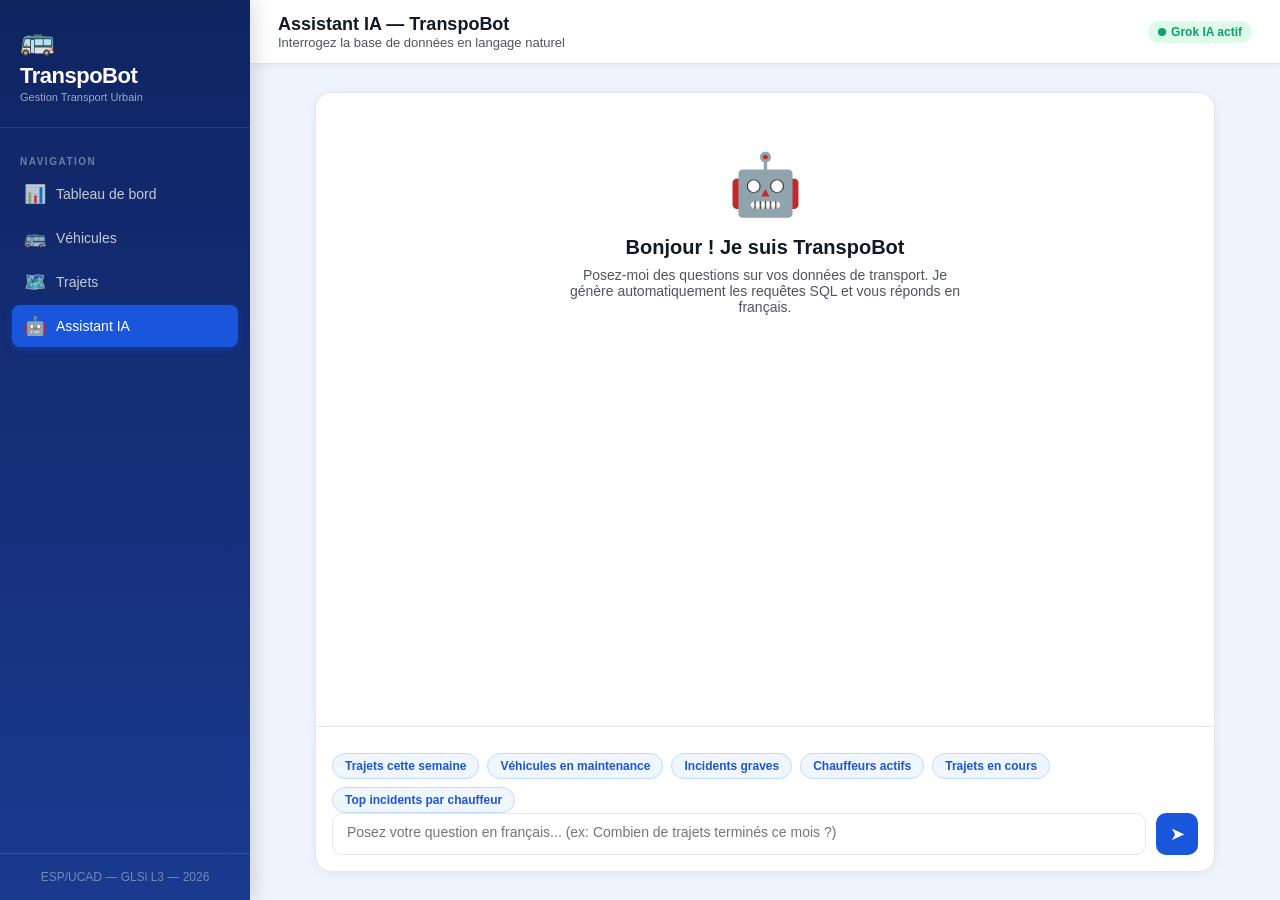
==== static/chat.html @ 335479d9 "Ajout du code source" ====
<!DOCTYPE html>
<html lang="fr">
<head>
  <meta charset="UTF-8">
  <meta name="viewport" content="width=device-width, initial-scale=1.0">
  <title>TranspoBot — Assistant IA</title>
  <link rel="stylesheet" href="/static/style.css">
</head>
<body>
  <aside class="sidebar">
    <div class="sidebar-logo">
      <span class="logo-icon">🚌</span>
      <h1>TranspoBot</h1>
      <p>Gestion Transport Urbain</p>
    </div>
    <nav class="sidebar-nav">
      <div class="nav-section-title">Navigation</div>
      <a href="/"><span class="nav-icon">📊</span> Tableau de bord</a>
      <a href="/vehicules-page"><span class="nav-icon">🚌</span> Véhicules</a>
      <a href="/trajets-page"><span class="nav-icon">🗺️</span> Trajets</a>
      <a href="/chat-page" class="active"><span class="nav-icon">🤖</span> Assistant IA</a>
    </nav>
    <div class="sidebar-footer">ESP/UCAD — GLSi L3 — 2026</div>
  </aside>

  <div class="main">
    <div class="topbar">
      <div class="topbar-title">
        <h2>Assistant IA — TranspoBot</h2>
        <p>Interrogez la base de données en langage naturel</p>
      </div>
      <div class="topbar-right">
        <span class="badge-live">Grok IA actif</span>
      </div>
    </div>

    <div class="content">
      <div class="chat-container">
        <div class="chat-messages" id="chatMessages">
          <div class="welcome-msg">
            <div class="bot-logo">🤖</div>
            <h3>Bonjour ! Je suis TranspoBot</h3>
            <p>Posez-moi des questions sur vos données de transport. Je génère automatiquement les requêtes SQL et vous réponds en français.</p>
          </div>
        </div>

        <div class="chat-input-area">
          <div class="quick-questions">
            <button class="quick-btn" onclick="askQuestion('Combien de trajets cette semaine ?')">Trajets cette semaine</button>
            <button class="quick-btn" onclick="askQuestion('Quels véhicules sont en maintenance ?')">Véhicules en maintenance</button>
            <button class="quick-btn" onclick="askQuestion('Quels sont les incidents graves ?')">Incidents graves</button>
            <button class="quick-btn" onclick="askQuestion('Combien de chauffeurs actifs y a-t-il ?')">Chauffeurs actifs</button>
            <button class="quick-btn" onclick="askQuestion('Quels trajets sont en cours en ce moment ?')">Trajets en cours</button>
            <button class="quick-btn" onclick="askQuestion('Quel chauffeur a eu le plus d\'incidents ?')">Top incidents par chauffeur</button>
          </div>

          <form class="chat-input-form" id="chatForm" onsubmit="sendMessage(event)">
            <textarea
              id="chatInput"
              placeholder="Posez votre question en français... (ex: Combien de trajets terminés ce mois ?)"
              rows="1"
              onkeydown="handleKey(event)"
            ></textarea>
            <button type="submit" class="btn-send" id="sendBtn">➤</button>
          </form>
        </div>
      </div>
    </div>
  </div>

  <script src="/static/app.js"></script>
  <script>
    const messagesEl = document.getElementById('chatMessages');
    const inputEl = document.getElementById('chatInput');
    const sendBtn = document.getElementById('sendBtn');

    function handleKey(e) {
      if (e.key === 'Enter' && !e.shiftKey) {
        e.preventDefault();
        document.getElementById('chatForm').dispatchEvent(new Event('submit'));
      }
    }

    function askQuestion(q) {
      inputEl.value = q;
      document.getElementById('chatForm').dispatchEvent(new Event('submit'));
    }

    function addMessage(role, content) {
      const welcomeMsg = messagesEl.querySelector('.welcome-msg');
      if (welcomeMsg) welcomeMsg.remove();

      const time = new Date().toLocaleTimeString('fr-FR', { hour: '2-digit', minute: '2-digit' });
      const div = document.createElement('div');
      div.className = `message ${role}`;

      if (role === 'user') {
        div.innerHTML = `
          <div class="msg-avatar">U</div>
          <div class="msg-content">
            <div class="msg-bubble">${escapeHtml(content)}</div>
            <div class="msg-time">${time}</div>
          </div>`;
      } else {
        div.innerHTML = `
          <div class="msg-avatar">🤖</div>
          <div class="msg-content" id="bot-${Date.now()}">
            ${content}
          </div>`;
      }

      messagesEl.appendChild(div);
      messagesEl.scrollTop = messagesEl.scrollHeight;
      return div;
    }

    function addBotMessage(answer, sql, results) {
      const time = new Date().toLocaleTimeString('fr-FR', { hour: '2-digit', minute: '2-digit' });
      const welcomeMsg = messagesEl.querySelector('.welcome-msg');
      if (welcomeMsg) welcomeMsg.remove();

      const loadingBubble = messagesEl.querySelector('.loading-bubble');
      if (loadingBubble) loadingBubble.closest('.message').remove();

      let resultsHtml = '';
      if (results && results.length > 0) {
        const keys = Object.keys(results[0]);
        resultsHtml = `
          <div class="results-table-mini">
            <table>
              <thead><tr>${keys.map(k => `<th>${k}</th>`).join('')}</tr></thead>
              <tbody>${results.slice(0, 10).map(row =>
                `<tr>${keys.map(k => `<td>${row[k] !== null && row[k] !== undefined ? row[k] : '—'}</td>`).join('')}</tr>`
              ).join('')}</tbody>
            </table>
            ${results.length > 10 ? `<p style="font-size:12px;color:#9ca3af;margin-top:6px;">... et ${results.length - 10} ligne(s) supplémentaire(s)</p>` : ''}
          </div>`;
      }

      let sqlHtml = '';
      if (sql) {
        sqlHtml = `<div class="sql-block">${escapeHtml(sql)}</div>`;
      }

      const div = document.createElement('div');
      div.className = 'message bot';
      div.innerHTML = `
        <div class="msg-avatar">🤖</div>
        <div class="msg-content">
          <div class="msg-bubble">
            <p>${escapeHtml(answer)}</p>
            ${sqlHtml}
            ${resultsHtml}
          </div>
          <div class="msg-time">${time}</div>
        </div>`;
      messagesEl.appendChild(div);
      messagesEl.scrollTop = messagesEl.scrollHeight;
    }

    function escapeHtml(str) {
      return String(str)
        .replace(/&/g, '&amp;')
        .replace(/</g, '&lt;')
        .replace(/>/g, '&gt;')
        .replace(/"/g, '&quot;');
    }

    async function sendMessage(e) {
      e.preventDefault();
      const question = inputEl.value.trim();
      if (!question) return;

      inputEl.value = '';
      sendBtn.disabled = true;

      addMessage('user', question);

      const loadingDiv = document.createElement('div');
      loadingDiv.className = 'message bot';
      loadingDiv.innerHTML = `
        <div class="msg-avatar">🤖</div>
        <div class="msg-content">
          <div class="msg-bubble loading-bubble">
            <div class="loading" style="padding:4px 0"><div class="spinner"></div> Analyse en cours...</div>
          </div>
        </div>`;
      messagesEl.appendChild(loadingDiv);
      messagesEl.scrollTop = messagesEl.scrollHeight;

      try {
        const res = await fetch('/chat', {
          method: 'POST',
          headers: { 'Content-Type': 'application/json' },
          body: JSON.stringify({ question })
        });
        const data = await res.json();
        loadingDiv.remove();
        addBotMessage(data.answer, data.sql, data.results);
      } catch (err) {
        loadingDiv.remove();
        addBotMessage('Erreur de connexion au serveur. Veuillez réessayer.', null, null);
      } finally {
        sendBtn.disabled = false;
        inputEl.focus();
      }
    }
  </script>
</body>
</html>
---- static/style.css ----
:root {
  --primary: #1a56db;
  --primary-dark: #1e429f;
  --secondary: #16bdca;
  --accent: #ff5a1f;
  --success: #0e9f6e;
  --warning: #c27803;
  --danger: #f05252;
  --dark: #111928;
  --gray-800: #1f2a37;
  --gray-700: #374151;
  --gray-600: #4b5563;
  --gray-400: #9ca3af;
  --gray-200: #e5e7eb;
  --gray-100: #f3f4f6;
  --white: #ffffff;
  --sidebar-width: 250px;
  --header-height: 64px;
}

* { box-sizing: border-box; margin: 0; padding: 0; }

body {
  font-family: 'Inter', 'Segoe UI', sans-serif;
  background: #f0f4ff;
  color: var(--dark);
  display: flex;
  min-height: 100vh;
}

/* SIDEBAR */
.sidebar {
  width: var(--sidebar-width);
  background: linear-gradient(180deg, #0f2461 0%, #1a3a8f 100%);
  color: white;
  display: flex;
  flex-direction: column;
  position: fixed;
  top: 0; left: 0; bottom: 0;
  z-index: 100;
  box-shadow: 4px 0 20px rgba(0,0,0,0.15);
}

.sidebar-logo {
  padding: 24px 20px;
  border-bottom: 1px solid rgba(255,255,255,0.1);
}

.sidebar-logo h1 {
  font-size: 22px;
  font-weight: 800;
  letter-spacing: -0.5px;
  color: white;
}

.sidebar-logo .logo-icon {
  font-size: 28px;
  margin-bottom: 6px;
  display: block;
}

.sidebar-logo p {
  font-size: 11px;
  color: rgba(255,255,255,0.6);
  margin-top: 2px;
}

.sidebar-nav {
  flex: 1;
  padding: 16px 12px;
  overflow-y: auto;
}

.nav-section-title {
  font-size: 10px;
  font-weight: 700;
  text-transform: uppercase;
  letter-spacing: 1.5px;
  color: rgba(255,255,255,0.4);
  padding: 12px 8px 6px;
}

.sidebar-nav a {
  display: flex;
  align-items: center;
  gap: 10px;
  padding: 10px 12px;
  color: rgba(255,255,255,0.75);
  text-decoration: none;
  border-radius: 8px;
  font-size: 14px;
  font-weight: 500;
  transition: all 0.2s;
  margin-bottom: 2px;
}

.sidebar-nav a:hover, .sidebar-nav a.active {
  background: rgba(255,255,255,0.15);
  color: white;
}

.sidebar-nav a.active {
  background: var(--primary);
  box-shadow: 0 2px 8px rgba(26,86,219,0.4);
}

.sidebar-nav .nav-icon { font-size: 18px; width: 22px; text-align: center; }

.sidebar-footer {
  padding: 16px;
  border-top: 1px solid rgba(255,255,255,0.1);
  font-size: 12px;
  color: rgba(255,255,255,0.4);
  text-align: center;
}

/* MAIN CONTENT */
.main {
  margin-left: var(--sidebar-width);
  flex: 1;
  display: flex;
  flex-direction: column;
  min-height: 100vh;
}

.topbar {
  height: var(--header-height);
  background: white;
  border-bottom: 1px solid var(--gray-200);
  display: flex;
  align-items: center;
  justify-content: space-between;
  padding: 0 28px;
  box-shadow: 0 1px 8px rgba(0,0,0,0.06);
  position: sticky;
  top: 0;
  z-index: 50;
}

.topbar-title h2 {
  font-size: 18px;
  font-weight: 700;
  color: var(--dark);
}

.topbar-title p { font-size: 13px; color: var(--gray-600); }

.topbar-right { display: flex; align-items: center; gap: 12px; }

.badge-live {
  background: #dcfce7;
  color: var(--success);
  padding: 4px 10px;
  border-radius: 20px;
  font-size: 12px;
  font-weight: 600;
  display: flex;
  align-items: center;
  gap: 5px;
}

.badge-live::before {
  content: '';
  width: 8px; height: 8px;
  background: var(--success);
  border-radius: 50%;
  animation: pulse 1.5s infinite;
}

@keyframes pulse {
  0%, 100% { opacity: 1; }
  50% { opacity: 0.4; }
}

.content { padding: 28px; flex: 1; }

/* KPI CARDS */
.kpi-grid {
  display: grid;
  grid-template-columns: repeat(auto-fill, minmax(220px, 1fr));
  gap: 20px;
  margin-bottom: 28px;
}

.kpi-card {
  background: white;
  border-radius: 16px;
  padding: 22px;
  box-shadow: 0 2px 12px rgba(0,0,0,0.06);
  border: 1px solid var(--gray-200);
  transition: transform 0.2s, box-shadow 0.2s;
  position: relative;
  overflow: hidden;
}

.kpi-card:hover {
  transform: translateY(-3px);
  box-shadow: 0 8px 24px rgba(0,0,0,0.1);
}

.kpi-card::before {
  content: '';
  position: absolute;
  top: 0; left: 0; right: 0;
  height: 4px;
  background: var(--card-color, var(--primary));
  border-radius: 16px 16px 0 0;
}

.kpi-card.blue { --card-color: #1a56db; }
.kpi-card.green { --card-color: #0e9f6e; }
.kpi-card.orange { --card-color: #ff5a1f; }
.kpi-card.purple { --card-color: #7e3af2; }
.kpi-card.red { --card-color: #f05252; }
.kpi-card.teal { --card-color: #16bdca; }

.kpi-icon {
  font-size: 28px;
  width: 52px; height: 52px;
  border-radius: 12px;
  display: flex;
  align-items: center;
  justify-content: center;
  margin-bottom: 14px;
  background: var(--icon-bg, #eff6ff);
}

.kpi-card.blue .kpi-icon { background: #eff6ff; }
.kpi-card.green .kpi-icon { background: #f0fdf4; }
.kpi-card.orange .kpi-icon { background: #fff7ed; }
.kpi-card.purple .kpi-icon { background: #f5f3ff; }
.kpi-card.red .kpi-icon { background: #fef2f2; }
.kpi-card.teal .kpi-icon { background: #f0fdfa; }

.kpi-value {
  font-size: 32px;
  font-weight: 800;
  color: var(--dark);
  line-height: 1;
  margin-bottom: 4px;
}

.kpi-label {
  font-size: 13px;
  color: var(--gray-600);
  font-weight: 500;
}

/* TABLES */
.card {
  background: white;
  border-radius: 16px;
  padding: 24px;
  box-shadow: 0 2px 12px rgba(0,0,0,0.06);
  border: 1px solid var(--gray-200);
  margin-bottom: 24px;
}

.card-header {
  display: flex;
  align-items: center;
  justify-content: space-between;
  margin-bottom: 20px;
}

.card-header h3 {
  font-size: 16px;
  font-weight: 700;
  color: var(--dark);
}

.card-header p { font-size: 13px; color: var(--gray-600); margin-top: 2px; }

.table-container { overflow-x: auto; }

table { width: 100%; border-collapse: collapse; }

thead th {
  padding: 10px 14px;
  text-align: left;
  font-size: 12px;
  font-weight: 700;
  text-transform: uppercase;
  letter-spacing: 0.8px;
  color: var(--gray-600);
  background: var(--gray-100);
  border-bottom: 2px solid var(--gray-200);
}

thead th:first-child { border-radius: 8px 0 0 8px; }
thead th:last-child { border-radius: 0 8px 8px 0; }

tbody tr {
  border-bottom: 1px solid var(--gray-100);
  transition: background 0.15s;
}

tbody tr:hover { background: #f8faff; }
tbody tr:last-child { border-bottom: none; }

td { padding: 12px 14px; font-size: 14px; color: var(--dark); vertical-align: middle; }

/* BADGES / STATUS */
.badge {
  padding: 4px 10px;
  border-radius: 20px;
  font-size: 12px;
  font-weight: 600;
  display: inline-block;
}

.badge-success { background: #dcfce7; color: #065f46; }
.badge-warning { background: #fef3c7; color: #92400e; }
.badge-danger { background: #fee2e2; color: #991b1b; }
.badge-info { background: #dbeafe; color: #1e40af; }
.badge-secondary { background: var(--gray-200); color: var(--gray-700); }

/* FILTERS */
.filters {
  display: flex;
  gap: 12px;
  align-items: center;
  margin-bottom: 20px;
  flex-wrap: wrap;
}

.filter-group { display: flex; align-items: center; gap: 8px; }

.filter-group label { font-size: 13px; font-weight: 600; color: var(--gray-700); }

select, input[type="text"] {
  padding: 8px 12px;
  border: 1.5px solid var(--gray-200);
  border-radius: 8px;
  font-size: 14px;
  background: white;
  color: var(--dark);
  outline: none;
  transition: border-color 0.2s;
}

select:focus, input[type="text"]:focus { border-color: var(--primary); }

.btn {
  padding: 8px 16px;
  border: none;
  border-radius: 8px;
  font-size: 14px;
  font-weight: 600;
  cursor: pointer;
  transition: all 0.2s;
  display: inline-flex;
  align-items: center;
  gap: 6px;
}

.btn-primary { background: var(--primary); color: white; }
.btn-primary:hover { background: var(--primary-dark); }
.btn-secondary { background: var(--gray-100); color: var(--gray-700); border: 1.5px solid var(--gray-200); }
.btn-secondary:hover { background: var(--gray-200); }

/* LOADING */
.loading {
  display: flex;
  align-items: center;
  justify-content: center;
  padding: 40px;
  color: var(--gray-400);
  font-size: 14px;
  gap: 10px;
}

.spinner {
  width: 24px; height: 24px;
  border: 3px solid var(--gray-200);
  border-top-color: var(--primary);
  border-radius: 50%;
  animation: spin 0.8s linear infinite;
}

@keyframes spin { to { transform: rotate(360deg); } }

/* CHAT */
.chat-container {
  display: flex;
  flex-direction: column;
  height: calc(100vh - var(--header-height) - 56px);
  max-width: 900px;
  margin: 0 auto;
}

.chat-messages {
  flex: 1;
  overflow-y: auto;
  padding: 16px;
  display: flex;
  flex-direction: column;
  gap: 16px;
  background: white;
  border-radius: 16px 16px 0 0;
  border: 1px solid var(--gray-200);
  border-bottom: none;
  box-shadow: 0 2px 12px rgba(0,0,0,0.06);
}

.message {
  display: flex;
  gap: 12px;
  max-width: 85%;
  animation: fadeIn 0.3s ease;
}

@keyframes fadeIn { from { opacity: 0; transform: translateY(8px); } to { opacity: 1; transform: translateY(0); } }

.message.user { align-self: flex-end; flex-direction: row-reverse; }

.msg-avatar {
  width: 36px; height: 36px;
  border-radius: 50%;
  display: flex;
  align-items: center;
  justify-content: center;
  font-size: 18px;
  flex-shrink: 0;
}

.user .msg-avatar { background: var(--primary); color: white; font-size: 14px; font-weight: 700; }
.bot .msg-avatar { background: linear-gradient(135deg, #1a56db, #16bdca); color: white; }

.msg-content { flex: 1; }

.msg-bubble {
  padding: 12px 16px;
  border-radius: 16px;
  font-size: 14px;
  line-height: 1.6;
}

.user .msg-bubble {
  background: var(--primary);
  color: white;
  border-radius: 16px 4px 16px 16px;
}

.bot .msg-bubble {
  background: var(--gray-100);
  color: var(--dark);
  border-radius: 4px 16px 16px 16px;
}

.msg-time { font-size: 11px; color: var(--gray-400); margin-top: 4px; }

.sql-block {
  background: #1e2a3a;
  color: #a8e6cf;
  padding: 12px 14px;
  border-radius: 8px;
  font-family: 'Fira Code', monospace;
  font-size: 12px;
  margin-top: 8px;
  overflow-x: auto;
  white-space: pre-wrap;
}

.results-table-mini {
  margin-top: 10px;
  overflow-x: auto;
}

.results-table-mini table { font-size: 12px; }
.results-table-mini th, .results-table-mini td { padding: 6px 10px; }

.chat-input-area {
  background: white;
  border: 1px solid var(--gray-200);
  border-radius: 0 0 16px 16px;
  padding: 16px;
  box-shadow: 0 2px 12px rgba(0,0,0,0.06);
}

.chat-input-form { display: flex; gap: 10px; align-items: flex-end; }

.chat-input-form textarea {
  flex: 1;
  resize: none;
  border: 1.5px solid var(--gray-200);
  border-radius: 10px;
  padding: 10px 14px;
  font-size: 14px;
  font-family: inherit;
  outline: none;
  max-height: 120px;
  min-height: 42px;
  transition: border-color 0.2s;
}

.chat-input-form textarea:focus { border-color: var(--primary); }

.btn-send {
  background: var(--primary);
  color: white;
  border: none;
  border-radius: 10px;
  width: 42px; height: 42px;
  display: flex;
  align-items: center;
  justify-content: center;
  cursor: pointer;
  font-size: 18px;
  transition: background 0.2s;
  flex-shrink: 0;
}

.btn-send:hover { background: var(--primary-dark); }
.btn-send:disabled { background: var(--gray-400); cursor: not-allowed; }

.quick-questions {
  display: flex;
  gap: 8px;
  flex-wrap: wrap;
  margin-top: 10px;
}

.quick-btn {
  background: #eff6ff;
  color: var(--primary);
  border: 1.5px solid #bfdbfe;
  border-radius: 20px;
  padding: 5px 12px;
  font-size: 12px;
  font-weight: 600;
  cursor: pointer;
  transition: all 0.2s;
}

.quick-btn:hover { background: var(--primary); color: white; border-color: var(--primary); }

/* WELCOME MSG */
.welcome-msg {
  text-align: center;
  padding: 40px 20px;
  color: var(--gray-600);
}

.welcome-msg .bot-logo {
  font-size: 60px;
  margin-bottom: 16px;
}

.welcome-msg h3 {
  font-size: 20px;
  font-weight: 700;
  color: var(--dark);
  margin-bottom: 8px;
}

.welcome-msg p { font-size: 14px; max-width: 400px; margin: 0 auto; }

/* GRAVITE COLORS */
.gravite-faible { color: var(--success); }
.gravite-moyen { color: var(--warning); }
.gravite-grave { color: var(--danger); }

/* RESPONSIVE */
@media (max-width: 768px) {
  .sidebar { transform: translateX(-100%); }
  .main { margin-left: 0; }
  .kpi-grid { grid-template-columns: repeat(2, 1fr); }
  .content { padding: 16px; }
}

.empty-state {
  text-align: center;
  padding: 40px;
  color: var(--gray-400);
  font-size: 14px;
}
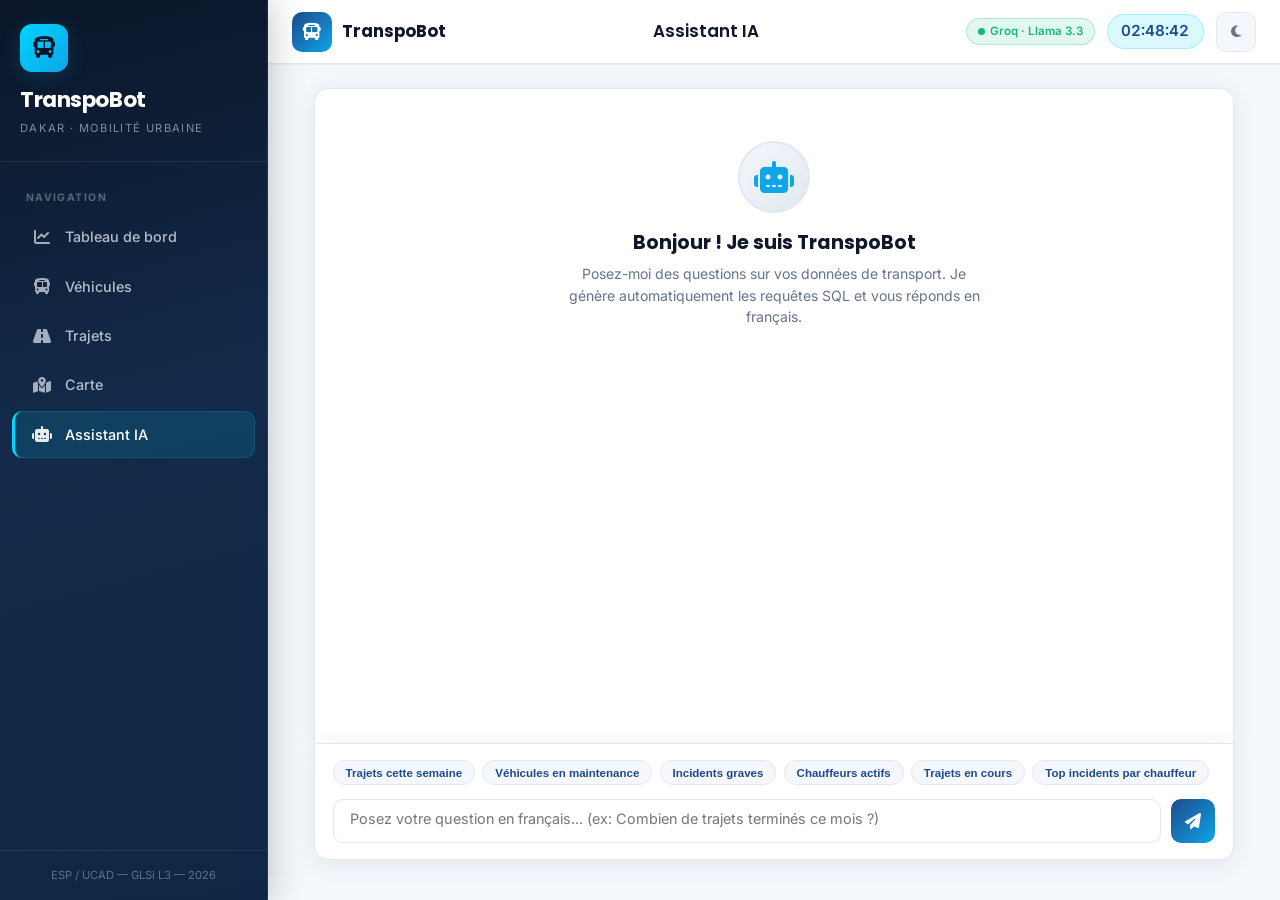
==== commit c52afc11: "Ajout de la bonne version du projet" ====
--- a/static/chat.html
+++ b/static/chat.html
@@ -4,41 +4,51 @@
   <meta charset="UTF-8">
   <meta name="viewport" content="width=device-width, initial-scale=1.0">
   <title>TranspoBot — Assistant IA</title>
+  <link rel="stylesheet" href="https://cdnjs.cloudflare.com/ajax/libs/font-awesome/6.5.1/css/all.min.css" crossorigin="anonymous" referrerpolicy="no-referrer">
   <link rel="stylesheet" href="/static/style.css">
 </head>
-<body>
-  <aside class="sidebar">
+<body class="chat-page">
+  <button type="button" class="sidebar-toggle" id="sidebarToggle" aria-label="Ouvrir le menu" aria-expanded="false" title="Menu">
+    <i class="fa-solid fa-bars"></i>
+  </button>
+  <div class="layout-overlay" id="sidebarOverlay" aria-hidden="true"></div>
+
+  <aside class="sidebar" id="sidebar">
     <div class="sidebar-logo">
-      <span class="logo-icon">🚌</span>
+      <div class="logo-mark" aria-hidden="true"><i class="fa-solid fa-bus"></i></div>
       <h1>TranspoBot</h1>
-      <p>Gestion Transport Urbain</p>
+      <p>Dakar · Mobilité urbaine</p>
     </div>
     <nav class="sidebar-nav">
       <div class="nav-section-title">Navigation</div>
-      <a href="/"><span class="nav-icon">📊</span> Tableau de bord</a>
-      <a href="/vehicules-page"><span class="nav-icon">🚌</span> Véhicules</a>
-      <a href="/trajets-page"><span class="nav-icon">🗺️</span> Trajets</a>
-      <a href="/chat-page" class="active"><span class="nav-icon">🤖</span> Assistant IA</a>
+      <a href="/"><span class="nav-icon"><i class="fa-solid fa-chart-line"></i></span> Tableau de bord</a>
+      <a href="/vehicules-page"><span class="nav-icon"><i class="fa-solid fa-bus"></i></span> Véhicules</a>
+      <a href="/trajets-page"><span class="nav-icon"><i class="fa-solid fa-road"></i></span> Trajets</a>
+      <a href="/map-page"><span class="nav-icon"><i class="fa-solid fa-map-location-dot"></i></span> Carte</a>
+      <a href="/chat-page" class="active"><span class="nav-icon"><i class="fa-solid fa-robot"></i></span> Assistant IA</a>
     </nav>
-    <div class="sidebar-footer">ESP/UCAD — GLSi L3 — 2026</div>
+    <div class="sidebar-footer">ESP / UCAD — GLSi L3 — 2026</div>
   </aside>
 
   <div class="main">
-    <div class="topbar">
-      <div class="topbar-title">
-        <h2>Assistant IA — TranspoBot</h2>
-        <p>Interrogez la base de données en langage naturel</p>
+    <header class="app-navbar">
+      <div class="navbar-brand">
+        <span class="navbar-logo" aria-hidden="true"><i class="fa-solid fa-bus"></i></span>
+        <span class="brand-text">TranspoBot</span>
       </div>
-      <div class="topbar-right">
-        <span class="badge-live">Grok IA actif</span>
+      <h1 class="page-heading">Assistant IA</h1>
+      <div class="navbar-right">
+        <span class="badge-live">Groq · Llama&nbsp;3.3</span>
+        <time id="liveClock" class="live-clock" datetime="">--:--:--</time>
+        <button type="button" class="theme-toggle" id="themeToggle" title="Thème clair / sombre"><i class="fa-solid fa-moon"></i></button>
       </div>
-    </div>
+    </header>
 
     <div class="content">
       <div class="chat-container">
         <div class="chat-messages" id="chatMessages">
-          <div class="welcome-msg">
-            <div class="bot-logo">🤖</div>
+          <div class="welcome-msg" id="welcomeMsg">
+            <div class="bot-logo" aria-hidden="true"><i class="fa-solid fa-robot"></i></div>
             <h3>Bonjour ! Je suis TranspoBot</h3>
             <p>Posez-moi des questions sur vos données de transport. Je génère automatiquement les requêtes SQL et vous réponds en français.</p>
           </div>
@@ -46,12 +56,12 @@
 
         <div class="chat-input-area">
           <div class="quick-questions">
-            <button class="quick-btn" onclick="askQuestion('Combien de trajets cette semaine ?')">Trajets cette semaine</button>
-            <button class="quick-btn" onclick="askQuestion('Quels véhicules sont en maintenance ?')">Véhicules en maintenance</button>
-            <button class="quick-btn" onclick="askQuestion('Quels sont les incidents graves ?')">Incidents graves</button>
-            <button class="quick-btn" onclick="askQuestion('Combien de chauffeurs actifs y a-t-il ?')">Chauffeurs actifs</button>
-            <button class="quick-btn" onclick="askQuestion('Quels trajets sont en cours en ce moment ?')">Trajets en cours</button>
-            <button class="quick-btn" onclick="askQuestion('Quel chauffeur a eu le plus d\'incidents ?')">Top incidents par chauffeur</button>
+            <button type="button" class="quick-btn" title="Envoyer cette question" onclick="askQuestion('Combien de trajets cette semaine ?')">Trajets cette semaine</button>
+            <button type="button" class="quick-btn" title="Envoyer cette question" onclick="askQuestion('Quels véhicules sont en maintenance ?')">Véhicules en maintenance</button>
+            <button type="button" class="quick-btn" title="Envoyer cette question" onclick="askQuestion('Quels sont les incidents graves ?')">Incidents graves</button>
+            <button type="button" class="quick-btn" title="Envoyer cette question" onclick="askQuestion('Combien de chauffeurs actifs y a-t-il ?')">Chauffeurs actifs</button>
+            <button type="button" class="quick-btn" title="Envoyer cette question" onclick="askQuestion('Quels trajets sont en cours en ce moment ?')">Trajets en cours</button>
+            <button type="button" class="quick-btn" title="Envoyer cette question" onclick="askQuestion('Quel chauffeur a eu le plus d\'incidents ?')">Top incidents par chauffeur</button>
           </div>
 
           <form class="chat-input-form" id="chatForm" onsubmit="sendMessage(event)">
@@ -61,7 +71,9 @@
               rows="1"
               onkeydown="handleKey(event)"
             ></textarea>
-            <button type="submit" class="btn-send" id="sendBtn">➤</button>
+            <button type="submit" class="btn-send" id="sendBtn" title="Envoyer le message" aria-label="Envoyer">
+              <i class="fa-solid fa-paper-plane"></i>
+            </button>
           </form>
         </div>
       </div>
@@ -87,7 +99,7 @@
     }
 
     function addMessage(role, content) {
-      const welcomeMsg = messagesEl.querySelector('.welcome-msg');
+      const welcomeMsg = document.getElementById('welcomeMsg');
       if (welcomeMsg) welcomeMsg.remove();
 
       const time = new Date().toLocaleTimeString('fr-FR', { hour: '2-digit', minute: '2-digit' });
@@ -96,14 +108,14 @@
 
       if (role === 'user') {
         div.innerHTML = `
-          <div class="msg-avatar">U</div>
+          <div class="msg-avatar" title="Vous"><i class="fa-solid fa-user"></i></div>
           <div class="msg-content">
             <div class="msg-bubble">${escapeHtml(content)}</div>
             <div class="msg-time">${time}</div>
           </div>`;
       } else {
         div.innerHTML = `
-          <div class="msg-avatar">🤖</div>
+          <div class="msg-avatar" title="TranspoBot"><i class="fa-solid fa-robot"></i></div>
           <div class="msg-content" id="bot-${Date.now()}">
             ${content}
           </div>`;
@@ -116,10 +128,10 @@
 
     function addBotMessage(answer, sql, results) {
       const time = new Date().toLocaleTimeString('fr-FR', { hour: '2-digit', minute: '2-digit' });
-      const welcomeMsg = messagesEl.querySelector('.welcome-msg');
+      const welcomeMsg = document.getElementById('welcomeMsg');
       if (welcomeMsg) welcomeMsg.remove();
 
-      const loadingBubble = messagesEl.querySelector('.loading-bubble');
+      const loadingBubble = messagesEl.querySelector('.typing-row');
       if (loadingBubble) loadingBubble.closest('.message').remove();
 
       let resultsHtml = '';
@@ -127,30 +139,44 @@
         const keys = Object.keys(results[0]);
         resultsHtml = `
           <div class="results-table-mini">
+            <p class="chat-detail-caption">Extrait des données (tableau)</p>
             <table>
-              <thead><tr>${keys.map(k => `<th>${k}</th>`).join('')}</tr></thead>
+              <thead><tr>${keys.map(k => `<th>${escapeHtml(k)}</th>`).join('')}</tr></thead>
               <tbody>${results.slice(0, 10).map(row =>
-                `<tr>${keys.map(k => `<td>${row[k] !== null && row[k] !== undefined ? row[k] : '—'}</td>`).join('')}</tr>`
+                `<tr>${keys.map(k => `<td>${row[k] !== null && row[k] !== undefined ? escapeHtml(String(row[k])) : '—'}</td>`).join('')}</tr>`
               ).join('')}</tbody>
             </table>
-            ${results.length > 10 ? `<p style="font-size:12px;color:#9ca3af;margin-top:6px;">... et ${results.length - 10} ligne(s) supplémentaire(s)</p>` : ''}
+            ${results.length > 10 ? `<p style="font-size:12px;color:var(--text-muted);margin-top:6px;">... et ${results.length - 10} ligne(s) supplémentaire(s)</p>` : ''}
           </div>`;
+      } else if (Array.isArray(results) && results.length === 0 && sql) {
+        resultsHtml = `<p class="results-empty-hint">Aucune ligne retournée pour cette requête.</p>`;
       }
 
       let sqlHtml = '';
       if (sql) {
-        sqlHtml = `<div class="sql-block">${escapeHtml(sql)}</div>`;
+        sqlHtml = `<p class="chat-detail-caption chat-detail-caption--sql">Requête exécutée (technique)</p><div class="sql-block">${escapeHtml(sql)}</div>`;
+      }
+
+      let detailsBlock = '';
+      if (sql) {
+        detailsBlock = `
+          <details class="chat-sql-details">
+            <summary><i class="fa-solid fa-table" aria-hidden="true"></i> Détails optionnels (tableau &amp; SQL)</summary>
+            <div class="chat-sql-body">
+              ${resultsHtml}
+              ${sqlHtml}
+            </div>
+          </details>`;
       }
 
       const div = document.createElement('div');
       div.className = 'message bot';
       div.innerHTML = `
-        <div class="msg-avatar">🤖</div>
+        <div class="msg-avatar" title="TranspoBot"><i class="fa-solid fa-robot"></i></div>
         <div class="msg-content">
           <div class="msg-bubble">
-            <p>${escapeHtml(answer)}</p>
-            ${sqlHtml}
-            ${resultsHtml}
+            <div class="msg-answer-text">${escapeHtml(answer).replace(/\n/g, '<br>')}</div>
+            ${detailsBlock}
           </div>
           <div class="msg-time">${time}</div>
         </div>`;
@@ -177,12 +203,14 @@
       addMessage('user', question);
 
       const loadingDiv = document.createElement('div');
-      loadingDiv.className = 'message bot';
+      loadingDiv.className = 'message bot typing-row';
       loadingDiv.innerHTML = `
-        <div class="msg-avatar">🤖</div>
+        <div class="msg-avatar" title="TranspoBot"><i class="fa-solid fa-robot"></i></div>
         <div class="msg-content">
-          <div class="msg-bubble loading-bubble">
-            <div class="loading" style="padding:4px 0"><div class="spinner"></div> Analyse en cours...</div>
+          <div class="msg-bubble">
+            <div class="typing-indicator" aria-label="L'assistant rédige une réponse">
+              <span></span><span></span><span></span>
+            </div>
           </div>
         </div>`;
       messagesEl.appendChild(loadingDiv);
--- a/static/style.css
+++ b/static/style.css
@@ -1,577 +1,1528 @@
+/* TranspoBot — ESP/UCAD GLSi L3 2026 */
+@import url('https://fonts.googleapis.com/css2?family=Inter:wght@400;500;600;700;800&family=Poppins:wght@600;700&display=swap');
+
 :root {
-  --primary: #1a56db;
-  --primary-dark: #1e429f;
-  --secondary: #16bdca;
-  --accent: #ff5a1f;
-  --success: #0e9f6e;
-  --warning: #c27803;
-  --danger: #f05252;
-  --dark: #111928;
-  --gray-800: #1f2a37;
-  --gray-700: #374151;
-  --gray-600: #4b5563;
-  --gray-400: #9ca3af;
-  --gray-200: #e5e7eb;
-  --gray-100: #f3f4f6;
-  --white: #ffffff;
-  --sidebar-width: 250px;
-  --header-height: 64px;
-}
-
-* { box-sizing: border-box; margin: 0; padding: 0; }
+  --font-sans: 'Inter', system-ui, sans-serif;
+  --font-display: 'Poppins', var(--font-sans);
+  --electric: #00d4ff;
+  --electric-dim: rgba(0, 212, 255, 0.15);
+  --primary: #1e4a8c;
+  --primary-dark: #0f2d5c;
+  --primary-light: #2d6bc4;
+  --secondary: #0ea5e9;
+  --accent: #f59e0b;
+  --success: #10b981;
+  --warning: #f59e0b;
+  --danger: #ef4444;
+  --sidebar-bg: linear-gradient(165deg, #0a1628 0%, #132a4a 45%, #0f2744 100%);
+  --sidebar-border: rgba(255, 255, 255, 0.08);
+  --surface: #ffffff;
+  --surface-2: #f4f7fc;
+  --surface-elevated: #ffffff;
+  --text: #0f172a;
+  --text-muted: #64748b;
+  --border: #e2e8f0;
+  --shadow: 0 4px 24px rgba(15, 23, 42, 0.08);
+  --shadow-lg: 0 12px 40px rgba(15, 23, 42, 0.12);
+  --sidebar-width: 268px;
+  --navbar-height: 64px;
+  --radius: 14px;
+  --radius-sm: 10px;
+  --transition: 300ms ease-in-out;
+  --transition-fast: 220ms ease-in-out;
+}
+
+html.theme-dark {
+  --surface: #0f172a;
+  --surface-2: #1e293b;
+  --surface-elevated: #1e293b;
+  --text: #f1f5f9;
+  --text-muted: #94a3b8;
+  --border: #334155;
+  --shadow: 0 4px 24px rgba(0, 0, 0, 0.35);
+  --shadow-lg: 0 12px 40px rgba(0, 0, 0, 0.45);
+}
+
+html {
+  scroll-behavior: smooth;
+}
+
+*,
+*::before,
+*::after {
+  box-sizing: border-box;
+  margin: 0;
+  padding: 0;
+}
+
+@keyframes pageFadeIn {
+  from {
+    opacity: 0;
+  }
+  to {
+    opacity: 1;
+  }
+}
 
 body {
-  font-family: 'Inter', 'Segoe UI', sans-serif;
-  background: #f0f4ff;
-  color: var(--dark);
+  font-family: var(--font-sans);
+  background: var(--surface-2);
+  color: var(--text);
   display: flex;
   min-height: 100vh;
-}
-
-/* SIDEBAR */
+  line-height: 1.5;
+  animation: pageFadeIn 0.45s ease-in-out both;
+}
+
+body.sidebar-open {
+  overflow: hidden;
+}
+
+/* ——— Mobile sidebar toggle ——— */
+.sidebar-toggle {
+  display: none;
+  position: fixed;
+  top: 14px;
+  left: 14px;
+  z-index: 220;
+  width: 44px;
+  height: 44px;
+  border: none;
+  border-radius: var(--radius-sm);
+  background: var(--surface-elevated);
+  color: var(--primary);
+  box-shadow: var(--shadow);
+  cursor: pointer;
+  align-items: center;
+  justify-content: center;
+  font-size: 1.15rem;
+  transition: background var(--transition-fast), color var(--transition-fast), transform var(--transition-fast);
+}
+
+.sidebar-toggle:hover {
+  background: var(--primary);
+  color: #fff;
+}
+
+.layout-overlay {
+  display: none;
+  position: fixed;
+  inset: 0;
+  background: rgba(15, 23, 42, 0.45);
+  z-index: 150;
+  opacity: 0;
+  transition: opacity var(--transition-fast);
+  pointer-events: none;
+}
+
+body.sidebar-open .layout-overlay {
+  display: block;
+  opacity: 1;
+  pointer-events: auto;
+}
+
+/* ——— Sidebar ——— */
 .sidebar {
   width: var(--sidebar-width);
-  background: linear-gradient(180deg, #0f2461 0%, #1a3a8f 100%);
-  color: white;
+  background: var(--sidebar-bg);
+  color: #e2e8f0;
   display: flex;
   flex-direction: column;
   position: fixed;
-  top: 0; left: 0; bottom: 0;
-  z-index: 100;
-  box-shadow: 4px 0 20px rgba(0,0,0,0.15);
+  top: 0;
+  left: 0;
+  bottom: 0;
+  z-index: 200;
+  box-shadow: 4px 0 32px rgba(0, 0, 0, 0.2);
+  border-right: 1px solid var(--sidebar-border);
+  transition: transform var(--transition), box-shadow var(--transition);
 }
 
 .sidebar-logo {
-  padding: 24px 20px;
-  border-bottom: 1px solid rgba(255,255,255,0.1);
+  padding: 1.5rem 1.25rem;
+  border-bottom: 1px solid var(--sidebar-border);
+}
+
+.sidebar-logo .logo-mark {
+  width: 48px;
+  height: 48px;
+  border-radius: 12px;
+  background: linear-gradient(135deg, var(--electric) 0%, var(--secondary) 100%);
+  display: flex;
+  align-items: center;
+  justify-content: center;
+  color: #0a1628;
+  font-size: 1.35rem;
+  margin-bottom: 0.75rem;
+  box-shadow: 0 4px 20px var(--electric-dim);
 }
 
 .sidebar-logo h1 {
-  font-size: 22px;
-  font-weight: 800;
-  letter-spacing: -0.5px;
-  color: white;
-}
-
-.sidebar-logo .logo-icon {
-  font-size: 28px;
-  margin-bottom: 6px;
-  display: block;
+  font-family: var(--font-display);
+  font-size: 1.35rem;
+  font-weight: 700;
+  letter-spacing: -0.02em;
+  color: #fff;
 }
 
 .sidebar-logo p {
-  font-size: 11px;
-  color: rgba(255,255,255,0.6);
-  margin-top: 2px;
+  font-size: 0.7rem;
+  text-transform: uppercase;
+  letter-spacing: 0.12em;
+  color: rgba(226, 232, 240, 0.55);
+  margin-top: 0.25rem;
 }
 
 .sidebar-nav {
   flex: 1;
-  padding: 16px 12px;
+  padding: 1rem 0.75rem;
   overflow-y: auto;
 }
 
 .nav-section-title {
-  font-size: 10px;
+  font-size: 0.65rem;
   font-weight: 700;
   text-transform: uppercase;
-  letter-spacing: 1.5px;
-  color: rgba(255,255,255,0.4);
-  padding: 12px 8px 6px;
+  letter-spacing: 0.14em;
+  color: rgba(226, 232, 240, 0.35);
+  padding: 0.75rem 0.85rem 0.5rem;
 }
 
 .sidebar-nav a {
   display: flex;
   align-items: center;
-  gap: 10px;
-  padding: 10px 12px;
-  color: rgba(255,255,255,0.75);
+  gap: 0.75rem;
+  padding: 0.7rem 1rem;
+  margin-bottom: 3px;
+  color: rgba(226, 232, 240, 0.78);
   text-decoration: none;
-  border-radius: 8px;
-  font-size: 14px;
+  border-radius: var(--radius-sm);
+  font-size: 0.9rem;
   font-weight: 500;
-  transition: all 0.2s;
-  margin-bottom: 2px;
-}
-
-.sidebar-nav a:hover, .sidebar-nav a.active {
-  background: rgba(255,255,255,0.15);
-  color: white;
+  border-left: 3px solid transparent;
+  transition:
+    background var(--transition-fast),
+    color var(--transition-fast),
+    border-color var(--transition-fast),
+    transform var(--transition-fast);
+}
+
+.sidebar-nav a .nav-icon {
+  width: 1.35rem;
+  text-align: center;
+  font-size: 1rem;
+  opacity: 0.9;
+}
+
+.sidebar-nav a:hover {
+  background: rgba(255, 255, 255, 0.08);
+  color: #fff;
+  border-left-color: var(--electric);
 }
 
 .sidebar-nav a.active {
-  background: var(--primary);
-  box-shadow: 0 2px 8px rgba(26,86,219,0.4);
-}
-
-.sidebar-nav .nav-icon { font-size: 18px; width: 22px; text-align: center; }
+  background: rgba(0, 212, 255, 0.12);
+  color: #fff;
+  border-left-color: var(--electric);
+  box-shadow: inset 0 0 0 1px rgba(0, 212, 255, 0.15);
+}
 
 .sidebar-footer {
-  padding: 16px;
-  border-top: 1px solid rgba(255,255,255,0.1);
-  font-size: 12px;
-  color: rgba(255,255,255,0.4);
+  padding: 1rem;
+  border-top: 1px solid var(--sidebar-border);
+  font-size: 0.7rem;
+  color: rgba(226, 232, 240, 0.38);
   text-align: center;
 }
 
-/* MAIN CONTENT */
+/* ——— Main + Navbar ——— */
 .main {
   margin-left: var(--sidebar-width);
   flex: 1;
   display: flex;
   flex-direction: column;
   min-height: 100vh;
-}
-
-.topbar {
-  height: var(--header-height);
-  background: white;
-  border-bottom: 1px solid var(--gray-200);
-  display: flex;
-  align-items: center;
-  justify-content: space-between;
-  padding: 0 28px;
-  box-shadow: 0 1px 8px rgba(0,0,0,0.06);
+  width: 100%;
+  max-width: 100%;
+}
+
+.app-navbar {
   position: sticky;
   top: 0;
-  z-index: 50;
-}
-
-.topbar-title h2 {
-  font-size: 18px;
+  z-index: 90;
+  min-height: var(--navbar-height);
+  padding: 0 1.5rem 0 calc(1.5rem + 0px);
+  display: flex;
+  align-items: center;
+  justify-content: space-between;
+  gap: 1rem;
+  flex-wrap: wrap;
+  background: var(--surface-elevated);
+  border-bottom: 1px solid var(--border);
+  box-shadow: 0 1px 0 rgba(15, 23, 42, 0.04);
+  transition: background var(--transition-fast), border-color var(--transition-fast);
+}
+
+.navbar-brand {
+  display: flex;
+  align-items: center;
+  gap: 0.65rem;
+}
+
+.navbar-logo {
+  width: 40px;
+  height: 40px;
+  border-radius: 10px;
+  background: linear-gradient(135deg, var(--primary) 0%, var(--secondary) 100%);
+  display: flex;
+  align-items: center;
+  justify-content: center;
+  color: #fff;
+  font-size: 1.1rem;
+}
+
+.navbar-brand .brand-text {
+  font-family: var(--font-display);
   font-weight: 700;
-  color: var(--dark);
-}
-
-.topbar-title p { font-size: 13px; color: var(--gray-600); }
-
-.topbar-right { display: flex; align-items: center; gap: 12px; }
+  font-size: 1.05rem;
+  color: var(--text);
+}
+
+.page-heading {
+  flex: 1;
+  text-align: center;
+  font-family: var(--font-display);
+  font-size: 1.05rem;
+  font-weight: 600;
+  color: var(--text);
+  min-width: 0;
+}
+
+.navbar-right {
+  display: flex;
+  align-items: center;
+  gap: 0.75rem;
+}
+
+.live-clock {
+  font-variant-numeric: tabular-nums;
+  font-weight: 600;
+  font-size: 0.95rem;
+  color: var(--primary);
+  padding: 0.35rem 0.85rem;
+  border-radius: 999px;
+  background: var(--electric-dim);
+  border: 1px solid rgba(0, 212, 255, 0.25);
+  transition: color var(--transition-fast), background var(--transition-fast);
+}
+
+html.theme-dark .live-clock {
+  color: var(--electric);
+}
+
+.theme-toggle {
+  width: 40px;
+  height: 40px;
+  border-radius: var(--radius-sm);
+  border: 1px solid var(--border);
+  background: var(--surface-2);
+  color: var(--text-muted);
+  cursor: pointer;
+  display: flex;
+  align-items: center;
+  justify-content: center;
+  transition: background var(--transition-fast), color var(--transition-fast), border-color var(--transition-fast);
+}
+
+.theme-toggle:hover {
+  color: var(--primary);
+  border-color: var(--primary-light);
+  background: var(--surface);
+}
 
 .badge-live {
-  background: #dcfce7;
+  display: inline-flex;
+  align-items: center;
+  gap: 0.35rem;
+  padding: 0.25rem 0.65rem;
+  border-radius: 999px;
+  font-size: 0.72rem;
+  font-weight: 600;
+  background: rgba(16, 185, 129, 0.12);
   color: var(--success);
-  padding: 4px 10px;
-  border-radius: 20px;
-  font-size: 12px;
-  font-weight: 600;
-  display: flex;
-  align-items: center;
-  gap: 5px;
+  border: 1px solid rgba(16, 185, 129, 0.25);
 }
 
 .badge-live::before {
   content: '';
-  width: 8px; height: 8px;
+  width: 7px;
+  height: 7px;
+  border-radius: 50%;
   background: var(--success);
-  border-radius: 50%;
-  animation: pulse 1.5s infinite;
-}
-
-@keyframes pulse {
-  0%, 100% { opacity: 1; }
-  50% { opacity: 0.4; }
-}
-
-.content { padding: 28px; flex: 1; }
-
-/* KPI CARDS */
+  animation: pulseDot 1.5s ease-in-out infinite;
+}
+
+@keyframes pulseDot {
+  0%,
+  100% {
+    opacity: 1;
+    transform: scale(1);
+  }
+  50% {
+    opacity: 0.45;
+    transform: scale(0.85);
+  }
+}
+
+.content {
+  padding: 1.5rem 1.75rem 2.5rem;
+  flex: 1;
+}
+
+/* ——— Hero ——— */
+.hero-banner {
+  position: relative;
+  border-radius: var(--radius);
+  overflow: hidden;
+  min-height: 200px;
+  margin-bottom: 1.75rem;
+  display: flex;
+  align-items: flex-end;
+  box-shadow: var(--shadow-lg);
+}
+
+.hero-banner::before {
+  content: '';
+  position: absolute;
+  inset: 0;
+  background:
+    linear-gradient(105deg, rgba(10, 22, 40, 0.92) 0%, rgba(15, 45, 92, 0.75) 45%, rgba(10, 22, 40, 0.55) 100%),
+    url('https://images.unsplash.com/photo-1544620347-c4fd4a3d5957?auto=format&fit=crop&w=2070&q=80') center / cover no-repeat;
+}
+
+.hero-inner {
+  position: relative;
+  z-index: 1;
+  padding: 1.75rem 1.75rem 1.5rem;
+  max-width: 640px;
+}
+
+.hero-inner h2 {
+  font-family: var(--font-display);
+  font-size: clamp(1.35rem, 3vw, 1.85rem);
+  font-weight: 700;
+  color: #fff;
+  margin-bottom: 0.35rem;
+  text-shadow: 0 2px 20px rgba(0, 0, 0, 0.35);
+}
+
+.hero-inner p {
+  font-size: 0.9rem;
+  color: rgba(226, 232, 240, 0.88);
+  line-height: 1.55;
+}
+
+.hero-tags {
+  display: flex;
+  flex-wrap: wrap;
+  gap: 0.5rem;
+  margin-top: 1rem;
+}
+
+.hero-tag {
+  display: inline-flex;
+  align-items: center;
+  gap: 0.35rem;
+  font-size: 0.72rem;
+  font-weight: 600;
+  padding: 0.35rem 0.65rem;
+  border-radius: 999px;
+  background: rgba(0, 212, 255, 0.2);
+  color: #e0f2fe;
+  border: 1px solid rgba(0, 212, 255, 0.35);
+}
+
+/* ——— Dashboard grid ——— */
+.dashboard-grid {
+  display: grid;
+  grid-template-columns: repeat(2, 1fr);
+  gap: 1.5rem;
+}
+
+@media (max-width: 1024px) {
+  .dashboard-grid {
+    grid-template-columns: 1fr;
+  }
+}
+
+/* ——— KPI ——— */
 .kpi-grid {
   display: grid;
-  grid-template-columns: repeat(auto-fill, minmax(220px, 1fr));
-  gap: 20px;
-  margin-bottom: 28px;
+  grid-template-columns: repeat(4, 1fr);
+  gap: 1.25rem;
+  margin-bottom: 1.75rem;
+}
+
+@media (max-width: 1200px) {
+  .kpi-grid {
+    grid-template-columns: repeat(2, 1fr);
+  }
+}
+
+@media (max-width: 600px) {
+  .kpi-grid {
+    grid-template-columns: 1fr;
+  }
 }
 
 .kpi-card {
-  background: white;
-  border-radius: 16px;
-  padding: 22px;
-  box-shadow: 0 2px 12px rgba(0,0,0,0.06);
-  border: 1px solid var(--gray-200);
-  transition: transform 0.2s, box-shadow 0.2s;
+  --kpi-accent: var(--primary);
+  background: var(--surface-elevated);
+  border-radius: var(--radius);
+  padding: 1.25rem 1.35rem;
+  border: 1px solid var(--border);
+  box-shadow: var(--shadow);
   position: relative;
   overflow: hidden;
-}
-
-.kpi-card:hover {
-  transform: translateY(-3px);
-  box-shadow: 0 8px 24px rgba(0,0,0,0.1);
+  transition:
+    transform var(--transition-fast),
+    box-shadow var(--transition-fast),
+    border-color var(--transition-fast);
 }
 
 .kpi-card::before {
   content: '';
   position: absolute;
-  top: 0; left: 0; right: 0;
-  height: 4px;
-  background: var(--card-color, var(--primary));
-  border-radius: 16px 16px 0 0;
-}
-
-.kpi-card.blue { --card-color: #1a56db; }
-.kpi-card.green { --card-color: #0e9f6e; }
-.kpi-card.orange { --card-color: #ff5a1f; }
-.kpi-card.purple { --card-color: #7e3af2; }
-.kpi-card.red { --card-color: #f05252; }
-.kpi-card.teal { --card-color: #16bdca; }
+  left: 0;
+  top: 0;
+  bottom: 0;
+  width: 4px;
+  background: var(--kpi-accent);
+  border-radius: 4px 0 0 4px;
+}
+
+.kpi-card:hover {
+  transform: translateY(-2px);
+  box-shadow: var(--shadow-lg);
+}
+
+.kpi-card.blue {
+  --kpi-accent: #2563eb;
+}
+.kpi-card.green {
+  --kpi-accent: #10b981;
+}
+.kpi-card.orange {
+  --kpi-accent: #f97316;
+}
+.kpi-card.purple {
+  --kpi-accent: #8b5cf6;
+}
+.kpi-card.red {
+  --kpi-accent: #ef4444;
+}
+.kpi-card.teal {
+  --kpi-accent: #06b6d4;
+}
 
 .kpi-icon {
-  font-size: 28px;
-  width: 52px; height: 52px;
+  width: 48px;
+  height: 48px;
   border-radius: 12px;
   display: flex;
   align-items: center;
   justify-content: center;
-  margin-bottom: 14px;
-  background: var(--icon-bg, #eff6ff);
-}
-
-.kpi-card.blue .kpi-icon { background: #eff6ff; }
-.kpi-card.green .kpi-icon { background: #f0fdf4; }
-.kpi-card.orange .kpi-icon { background: #fff7ed; }
-.kpi-card.purple .kpi-icon { background: #f5f3ff; }
-.kpi-card.red .kpi-icon { background: #fef2f2; }
-.kpi-card.teal .kpi-icon { background: #f0fdfa; }
+  margin-bottom: 0.85rem;
+  font-size: 1.2rem;
+  background: color-mix(in srgb, var(--kpi-accent) 14%, transparent);
+  color: var(--kpi-accent);
+}
 
 .kpi-value {
-  font-size: 32px;
+  font-family: var(--font-display);
+  font-size: 1.85rem;
   font-weight: 800;
-  color: var(--dark);
-  line-height: 1;
-  margin-bottom: 4px;
+  color: var(--text);
+  line-height: 1.1;
+  margin-bottom: 0.2rem;
 }
 
 .kpi-label {
-  font-size: 13px;
-  color: var(--gray-600);
+  font-size: 0.8rem;
+  color: var(--text-muted);
   font-weight: 500;
 }
 
-/* TABLES */
+.kpi-value-text {
+  font-size: 1rem;
+  font-weight: 700;
+  line-height: 1.25;
+  word-break: break-word;
+}
+
+/* ——— Cards & tables ——— */
 .card {
-  background: white;
-  border-radius: 16px;
-  padding: 24px;
-  box-shadow: 0 2px 12px rgba(0,0,0,0.06);
-  border: 1px solid var(--gray-200);
-  margin-bottom: 24px;
+  background: var(--surface-elevated);
+  border-radius: var(--radius);
+  padding: 1.35rem 1.5rem;
+  border: 1px solid var(--border);
+  box-shadow: var(--shadow);
+  margin-bottom: 1.5rem;
+  transition: background var(--transition-fast), border-color var(--transition-fast);
 }
 
 .card-header {
   display: flex;
-  align-items: center;
+  align-items: flex-start;
   justify-content: space-between;
-  margin-bottom: 20px;
+  margin-bottom: 1.1rem;
+  gap: 1rem;
 }
 
 .card-header h3 {
-  font-size: 16px;
+  font-family: var(--font-display);
+  font-size: 1rem;
   font-weight: 700;
-  color: var(--dark);
-}
-
-.card-header p { font-size: 13px; color: var(--gray-600); margin-top: 2px; }
-
-.table-container { overflow-x: auto; }
-
-table { width: 100%; border-collapse: collapse; }
+  color: var(--text);
+  display: flex;
+  align-items: center;
+  gap: 0.5rem;
+}
+
+.card-header h3 .card-head-icon {
+  color: var(--secondary);
+  opacity: 0.95;
+}
+
+.card-header p {
+  font-size: 0.8rem;
+  color: var(--text-muted);
+  margin-top: 0.2rem;
+}
+
+.table-container {
+  overflow-x: auto;
+  -webkit-overflow-scrolling: touch;
+  border-radius: var(--radius-sm);
+  border: 1px solid var(--border);
+}
+
+table {
+  width: 100%;
+  min-width: 480px;
+  border-collapse: collapse;
+}
 
 thead th {
-  padding: 10px 14px;
+  padding: 0.65rem 1rem;
   text-align: left;
-  font-size: 12px;
+  font-size: 0.68rem;
   font-weight: 700;
   text-transform: uppercase;
-  letter-spacing: 0.8px;
-  color: var(--gray-600);
-  background: var(--gray-100);
-  border-bottom: 2px solid var(--gray-200);
-}
-
-thead th:first-child { border-radius: 8px 0 0 8px; }
-thead th:last-child { border-radius: 0 8px 8px 0; }
+  letter-spacing: 0.06em;
+  color: var(--text-muted);
+  background: var(--surface-2);
+  border-bottom: 1px solid var(--border);
+}
 
 tbody tr {
-  border-bottom: 1px solid var(--gray-100);
-  transition: background 0.15s;
-}
-
-tbody tr:hover { background: #f8faff; }
-tbody tr:last-child { border-bottom: none; }
-
-td { padding: 12px 14px; font-size: 14px; color: var(--dark); vertical-align: middle; }
-
-/* BADGES / STATUS */
+  border-bottom: 1px solid var(--border);
+  transition: background var(--transition-fast);
+}
+
+tbody tr:hover {
+  background: color-mix(in srgb, var(--secondary) 6%, var(--surface));
+}
+
+tbody tr:last-child {
+  border-bottom: none;
+}
+
+td {
+  padding: 0.75rem 1rem;
+  font-size: 0.875rem;
+  color: var(--text);
+  vertical-align: middle;
+}
+
+/* ——— Badges ——— */
 .badge {
-  padding: 4px 10px;
-  border-radius: 20px;
-  font-size: 12px;
+  padding: 0.28rem 0.75rem;
+  border-radius: 999px;
+  font-size: 0.72rem;
   font-weight: 600;
-  display: inline-block;
-}
-
-.badge-success { background: #dcfce7; color: #065f46; }
-.badge-warning { background: #fef3c7; color: #92400e; }
-.badge-danger { background: #fee2e2; color: #991b1b; }
-.badge-info { background: #dbeafe; color: #1e40af; }
-.badge-secondary { background: var(--gray-200); color: var(--gray-700); }
-
-/* FILTERS */
+  display: inline-flex;
+  align-items: center;
+  gap: 0.25rem;
+  white-space: nowrap;
+}
+
+.badge-success {
+  background: rgba(16, 185, 129, 0.14);
+  color: #047857;
+}
+.badge-warning {
+  background: rgba(245, 158, 11, 0.16);
+  color: #b45309;
+}
+.badge-danger {
+  background: rgba(239, 68, 68, 0.14);
+  color: #b91c1c;
+}
+.badge-info {
+  background: rgba(37, 99, 235, 0.12);
+  color: #1d4ed8;
+}
+.badge-secondary {
+  background: rgba(100, 116, 139, 0.14);
+  color: #475569;
+}
+
+html.theme-dark .badge-success {
+  color: #6ee7b7;
+}
+html.theme-dark .badge-warning {
+  color: #fcd34d;
+}
+html.theme-dark .badge-danger {
+  color: #fca5a5;
+}
+html.theme-dark .badge-info {
+  color: #93c5fd;
+}
+html.theme-dark .badge-secondary {
+  color: #cbd5e1;
+}
+
+/* ——— Filters ——— */
 .filters {
   display: flex;
-  gap: 12px;
-  align-items: center;
-  margin-bottom: 20px;
+  gap: 1rem;
+  align-items: center;
+  margin-bottom: 1rem;
   flex-wrap: wrap;
 }
 
-.filter-group { display: flex; align-items: center; gap: 8px; }
-
-.filter-group label { font-size: 13px; font-weight: 600; color: var(--gray-700); }
-
-select, input[type="text"] {
-  padding: 8px 12px;
-  border: 1.5px solid var(--gray-200);
+.filter-group {
+  display: flex;
+  align-items: center;
+  gap: 0.5rem;
+}
+
+.filter-group label {
+  font-size: 0.8rem;
+  font-weight: 600;
+  color: var(--text-muted);
+}
+
+select,
+input[type='text'] {
+  padding: 0.45rem 0.75rem;
+  border: 1px solid var(--border);
+  border-radius: var(--radius-sm);
+  font-size: 0.875rem;
+  background: var(--surface);
+  color: var(--text);
+  outline: none;
+  transition: border-color var(--transition-fast), box-shadow var(--transition-fast);
+}
+
+select:focus,
+input[type='text']:focus {
+  border-color: var(--secondary);
+  box-shadow: 0 0 0 3px rgba(14, 165, 233, 0.15);
+}
+
+/* ——— Tabs ——— */
+.tabs-bar {
+  display: flex;
+  gap: 0.35rem;
+  margin-bottom: 1.25rem;
+  padding: 0.35rem;
+  background: var(--surface-2);
+  border-radius: var(--radius);
+  border: 1px solid var(--border);
+  flex-wrap: wrap;
+}
+
+.tab-btn {
+  flex: 1;
+  min-width: 140px;
+  display: inline-flex;
+  align-items: center;
+  justify-content: center;
+  gap: 0.5rem;
+  padding: 0.65rem 1rem;
+  border: none;
+  border-radius: var(--radius-sm);
+  font-family: var(--font-sans);
+  font-size: 0.85rem;
+  font-weight: 600;
+  color: var(--text-muted);
+  background: transparent;
+  cursor: pointer;
+  transition:
+    background var(--transition-fast),
+    color var(--transition-fast),
+    box-shadow var(--transition-fast);
+}
+
+.tab-btn:hover {
+  color: var(--text);
+  background: var(--surface-elevated);
+}
+
+.tab-btn.active {
+  color: #fff;
+  background: linear-gradient(135deg, var(--primary) 0%, var(--secondary) 100%);
+  box-shadow: 0 4px 16px rgba(30, 74, 140, 0.35);
+}
+
+.tab-panels {
+  position: relative;
+}
+
+.tab-panel {
+  opacity: 0;
+  visibility: hidden;
+  max-height: 0;
+  overflow: hidden;
+  pointer-events: none;
+  transition:
+    opacity 0.35s ease-in-out,
+    visibility 0.35s ease-in-out,
+    max-height 0.35s ease-in-out;
+}
+
+.tab-panel.active {
+  opacity: 1;
+  visibility: visible;
+  max-height: 3200px;
+  pointer-events: auto;
+}
+
+.tab-panel .card {
+  margin-bottom: 0;
+}
+
+/* ——— Skeletons ——— */
+.skeleton {
+  background: linear-gradient(
+    90deg,
+    var(--surface-2) 0%,
+    color-mix(in srgb, var(--surface-2) 70%, var(--border)) 50%,
+    var(--surface-2) 100%
+  );
+  background-size: 200% 100%;
+  animation: skeletonShimmer 1.2s ease-in-out infinite;
   border-radius: 8px;
-  font-size: 14px;
-  background: white;
-  color: var(--dark);
-  outline: none;
-  transition: border-color 0.2s;
-}
-
-select:focus, input[type="text"]:focus { border-color: var(--primary); }
-
-.btn {
-  padding: 8px 16px;
-  border: none;
-  border-radius: 8px;
-  font-size: 14px;
-  font-weight: 600;
-  cursor: pointer;
-  transition: all 0.2s;
-  display: inline-flex;
-  align-items: center;
-  gap: 6px;
-}
-
-.btn-primary { background: var(--primary); color: white; }
-.btn-primary:hover { background: var(--primary-dark); }
-.btn-secondary { background: var(--gray-100); color: var(--gray-700); border: 1.5px solid var(--gray-200); }
-.btn-secondary:hover { background: var(--gray-200); }
-
-/* LOADING */
+}
+
+@keyframes skeletonShimmer {
+  0% {
+    background-position: 200% 0;
+  }
+  100% {
+    background-position: -200% 0;
+  }
+}
+
+.skeleton-kpi-grid {
+  display: grid;
+  grid-template-columns: repeat(4, 1fr);
+  gap: 1.25rem;
+  margin-bottom: 1.75rem;
+}
+
+@media (max-width: 1200px) {
+  .skeleton-kpi-grid {
+    grid-template-columns: repeat(2, 1fr);
+  }
+}
+
+@media (max-width: 600px) {
+  .skeleton-kpi-grid {
+    grid-template-columns: 1fr;
+  }
+}
+
+.skeleton-kpi-card {
+  height: 118px;
+  border-radius: var(--radius);
+  border: 1px solid var(--border);
+}
+
+.skeleton-table {
+  min-height: 180px;
+  border-radius: var(--radius-sm);
+  border: 1px solid var(--border);
+}
+
+/* ——— Loading spinner (fallback) ——— */
 .loading {
   display: flex;
   align-items: center;
   justify-content: center;
-  padding: 40px;
-  color: var(--gray-400);
-  font-size: 14px;
-  gap: 10px;
+  padding: 2.5rem;
+  color: var(--text-muted);
+  font-size: 0.875rem;
+  gap: 0.65rem;
 }
 
 .spinner {
-  width: 24px; height: 24px;
-  border: 3px solid var(--gray-200);
-  border-top-color: var(--primary);
+  width: 22px;
+  height: 22px;
+  border: 3px solid var(--border);
+  border-top-color: var(--secondary);
   border-radius: 50%;
-  animation: spin 0.8s linear infinite;
-}
-
-@keyframes spin { to { transform: rotate(360deg); } }
-
-/* CHAT */
+  animation: spin 0.75s linear infinite;
+}
+
+@keyframes spin {
+  to {
+    transform: rotate(360deg);
+  }
+}
+
+.empty-state {
+  text-align: center;
+  padding: 2.5rem;
+  color: var(--text-muted);
+  font-size: 0.875rem;
+}
+
+/* ——— Chat ——— */
+.chat-page .content {
+  display: flex;
+  flex-direction: column;
+  align-items: stretch;
+}
+
 .chat-container {
   display: flex;
   flex-direction: column;
-  height: calc(100vh - var(--header-height) - 56px);
-  max-width: 900px;
+  flex: 1;
+  min-height: calc(100vh - var(--navbar-height) - 5rem);
+  max-width: 920px;
   margin: 0 auto;
+  width: 100%;
 }
 
 .chat-messages {
   flex: 1;
   overflow-y: auto;
-  padding: 16px;
+  padding: 1.25rem;
   display: flex;
   flex-direction: column;
-  gap: 16px;
-  background: white;
-  border-radius: 16px 16px 0 0;
-  border: 1px solid var(--gray-200);
+  gap: 1rem;
+  background: var(--surface-elevated);
+  border-radius: var(--radius) var(--radius) 0 0;
+  border: 1px solid var(--border);
   border-bottom: none;
-  box-shadow: 0 2px 12px rgba(0,0,0,0.06);
+  box-shadow: var(--shadow);
 }
 
 .message {
   display: flex;
-  gap: 12px;
-  max-width: 85%;
-  animation: fadeIn 0.3s ease;
-}
-
-@keyframes fadeIn { from { opacity: 0; transform: translateY(8px); } to { opacity: 1; transform: translateY(0); } }
-
-.message.user { align-self: flex-end; flex-direction: row-reverse; }
+  gap: 0.75rem;
+  max-width: min(88%, 640px);
+}
+
+.message.user {
+  align-self: flex-end;
+  flex-direction: row-reverse;
+  animation: slideInRight 0.4s ease-in-out both;
+}
+
+.message.bot {
+  align-self: flex-start;
+  animation: slideInLeft 0.4s ease-in-out both;
+}
+
+@keyframes slideInRight {
+  from {
+    opacity: 0;
+    transform: translateX(16px);
+  }
+  to {
+    opacity: 1;
+    transform: translateX(0);
+  }
+}
+
+@keyframes slideInLeft {
+  from {
+    opacity: 0;
+    transform: translateX(-16px);
+  }
+  to {
+    opacity: 1;
+    transform: translateX(0);
+  }
+}
 
 .msg-avatar {
-  width: 36px; height: 36px;
+  width: 38px;
+  height: 38px;
   border-radius: 50%;
   display: flex;
   align-items: center;
   justify-content: center;
-  font-size: 18px;
+  font-size: 0.85rem;
+  font-weight: 700;
   flex-shrink: 0;
 }
 
-.user .msg-avatar { background: var(--primary); color: white; font-size: 14px; font-weight: 700; }
-.bot .msg-avatar { background: linear-gradient(135deg, #1a56db, #16bdca); color: white; }
-
-.msg-content { flex: 1; }
+.user .msg-avatar {
+  background: linear-gradient(135deg, #2563eb 0%, #0ea5e9 100%);
+  color: #fff;
+}
+
+.bot .msg-avatar {
+  background: linear-gradient(135deg, #0f172a 0%, #1e3a5f 100%);
+  color: var(--electric);
+}
+
+.msg-content {
+  flex: 1;
+  min-width: 0;
+}
 
 .msg-bubble {
-  padding: 12px 16px;
-  border-radius: 16px;
-  font-size: 14px;
-  line-height: 1.6;
+  padding: 0.85rem 1.1rem;
+  border-radius: 18px;
+  font-size: 0.9rem;
+  line-height: 1.55;
 }
 
 .user .msg-bubble {
-  background: var(--primary);
-  color: white;
-  border-radius: 16px 4px 16px 16px;
+  background: linear-gradient(135deg, #1d4ed8 0%, #0284c7 100%);
+  color: #f8fafc;
+  border-radius: 18px 18px 4px 18px;
+  box-shadow: 0 6px 20px rgba(37, 99, 235, 0.25);
 }
 
 .bot .msg-bubble {
-  background: var(--gray-100);
-  color: var(--dark);
-  border-radius: 4px 16px 16px 16px;
-}
-
-.msg-time { font-size: 11px; color: var(--gray-400); margin-top: 4px; }
+  background: var(--surface-2);
+  color: var(--text);
+  border: 1px solid var(--border);
+  border-radius: 4px 18px 18px 18px;
+}
+
+html.theme-dark .bot .msg-bubble {
+  background: #1e293b;
+}
+
+.msg-time {
+  font-size: 0.68rem;
+  color: var(--text-muted);
+  margin-top: 0.35rem;
+}
+
+/* Typing indicator */
+.typing-indicator {
+  display: flex;
+  align-items: center;
+  gap: 5px;
+  padding: 0.5rem 0;
+}
+
+.typing-indicator span {
+  width: 8px;
+  height: 8px;
+  border-radius: 50%;
+  background: var(--text-muted);
+  animation: typingBounce 1.2s ease-in-out infinite;
+}
+
+.typing-indicator span:nth-child(2) {
+  animation-delay: 0.15s;
+}
+.typing-indicator span:nth-child(3) {
+  animation-delay: 0.3s;
+}
+
+@keyframes typingBounce {
+  0%,
+  60%,
+  100% {
+    transform: translateY(0);
+    opacity: 0.45;
+  }
+  30% {
+    transform: translateY(-6px);
+    opacity: 1;
+  }
+}
+
+/* Collapsible SQL / results */
+.chat-sql-details {
+  margin-top: 0.75rem;
+  border-radius: var(--radius-sm);
+  border: 1px solid var(--border);
+  background: var(--surface);
+  overflow: hidden;
+}
+
+.chat-sql-details summary {
+  cursor: pointer;
+  padding: 0.6rem 0.85rem;
+  font-size: 0.78rem;
+  font-weight: 600;
+  color: var(--text-muted);
+  list-style: none;
+  display: flex;
+  align-items: center;
+  gap: 0.55rem;
+  user-select: none;
+  transition: background var(--transition-fast), color var(--transition-fast);
+}
+
+.chat-sql-details summary .fa-database {
+  color: var(--secondary);
+  opacity: 0.9;
+}
+
+.chat-sql-details summary::-webkit-details-marker {
+  display: none;
+}
+
+.chat-sql-details summary::before {
+  content: '\f054';
+  font-family: 'Font Awesome 6 Free';
+  font-weight: 900;
+  font-size: 0.55rem;
+  transition: transform var(--transition-fast);
+}
+
+.chat-sql-details[open] summary::before {
+  transform: rotate(90deg);
+}
+
+.chat-sql-details summary:hover {
+  background: var(--surface-2);
+  color: var(--text);
+}
+
+.chat-sql-body {
+  padding: 0 0.85rem 0.85rem;
+  border-top: 1px solid var(--border);
+}
+
+.msg-answer-text {
+  line-height: 1.55;
+  font-size: 0.95rem;
+}
+
+.results-empty-hint {
+  margin-top: 0.5rem;
+  font-size: 0.82rem;
+  color: var(--text-muted);
+}
+
+.chat-detail-caption {
+  font-size: 0.72rem;
+  font-weight: 600;
+  text-transform: uppercase;
+  letter-spacing: 0.04em;
+  color: var(--text-muted);
+  margin: 0.5rem 0 0.35rem;
+}
+
+.chat-detail-caption--sql {
+  margin-top: 1rem;
+}
 
 .sql-block {
-  background: #1e2a3a;
-  color: #a8e6cf;
-  padding: 12px 14px;
-  border-radius: 8px;
-  font-family: 'Fira Code', monospace;
-  font-size: 12px;
-  margin-top: 8px;
+  background: #0b1220;
+  color: #7ee787;
+  padding: 0.75rem 1rem;
+  border-radius: var(--radius-sm);
+  font-family: ui-monospace, 'Cascadia Code', monospace;
+  font-size: 0.75rem;
+  margin-top: 0.65rem;
   overflow-x: auto;
   white-space: pre-wrap;
+  border: 1px solid #1e293b;
 }
 
 .results-table-mini {
-  margin-top: 10px;
+  margin-top: 0.65rem;
   overflow-x: auto;
-}
-
-.results-table-mini table { font-size: 12px; }
-.results-table-mini th, .results-table-mini td { padding: 6px 10px; }
+  border-radius: var(--radius-sm);
+  border: 1px solid var(--border);
+}
+
+.results-table-mini table {
+  min-width: 0;
+  font-size: 0.72rem;
+}
+
+.results-table-mini th,
+.results-table-mini td {
+  padding: 0.4rem 0.55rem;
+}
 
 .chat-input-area {
-  background: white;
-  border: 1px solid var(--gray-200);
-  border-radius: 0 0 16px 16px;
-  padding: 16px;
-  box-shadow: 0 2px 12px rgba(0,0,0,0.06);
-}
-
-.chat-input-form { display: flex; gap: 10px; align-items: flex-end; }
+  background: var(--surface-elevated);
+  border: 1px solid var(--border);
+  border-radius: 0 0 var(--radius) var(--radius);
+  padding: 1rem 1.1rem;
+  box-shadow: var(--shadow);
+}
+
+.chat-input-form {
+  display: flex;
+  gap: 0.65rem;
+  align-items: flex-end;
+}
 
 .chat-input-form textarea {
   flex: 1;
   resize: none;
-  border: 1.5px solid var(--gray-200);
-  border-radius: 10px;
-  padding: 10px 14px;
-  font-size: 14px;
+  border: 1px solid var(--border);
+  border-radius: var(--radius-sm);
+  padding: 0.65rem 1rem;
+  font-size: 0.9rem;
   font-family: inherit;
+  background: var(--surface);
+  color: var(--text);
   outline: none;
   max-height: 120px;
-  min-height: 42px;
-  transition: border-color 0.2s;
-}
-
-.chat-input-form textarea:focus { border-color: var(--primary); }
+  min-height: 44px;
+  transition: border-color var(--transition-fast), box-shadow var(--transition-fast);
+}
+
+.chat-input-form textarea:focus {
+  border-color: var(--secondary);
+  box-shadow: 0 0 0 3px rgba(14, 165, 233, 0.12);
+}
 
 .btn-send {
-  background: var(--primary);
-  color: white;
+  width: 44px;
+  height: 44px;
   border: none;
-  border-radius: 10px;
-  width: 42px; height: 42px;
+  border-radius: var(--radius-sm);
+  background: linear-gradient(135deg, var(--primary) 0%, var(--secondary) 100%);
+  color: #fff;
+  cursor: pointer;
   display: flex;
   align-items: center;
   justify-content: center;
-  cursor: pointer;
-  font-size: 18px;
-  transition: background 0.2s;
+  font-size: 1rem;
   flex-shrink: 0;
-}
-
-.btn-send:hover { background: var(--primary-dark); }
-.btn-send:disabled { background: var(--gray-400); cursor: not-allowed; }
+  transition:
+    transform var(--transition-fast),
+    opacity var(--transition-fast),
+    box-shadow var(--transition-fast);
+}
+
+.btn-send:hover {
+  transform: scale(1.04);
+  box-shadow: 0 6px 20px rgba(30, 74, 140, 0.35);
+}
+
+.btn-send:disabled {
+  opacity: 0.55;
+  cursor: not-allowed;
+  transform: none;
+  box-shadow: none;
+}
 
 .quick-questions {
   display: flex;
-  gap: 8px;
+  gap: 0.45rem;
   flex-wrap: wrap;
-  margin-top: 10px;
+  margin-bottom: 0.85rem;
 }
 
 .quick-btn {
-  background: #eff6ff;
+  background: var(--surface-2);
   color: var(--primary);
-  border: 1.5px solid #bfdbfe;
-  border-radius: 20px;
-  padding: 5px 12px;
-  font-size: 12px;
+  border: 1px solid var(--border);
+  border-radius: 999px;
+  padding: 0.35rem 0.75rem;
+  font-size: 0.72rem;
   font-weight: 600;
   cursor: pointer;
-  transition: all 0.2s;
-}
-
-.quick-btn:hover { background: var(--primary); color: white; border-color: var(--primary); }
-
-/* WELCOME MSG */
+  transition: background var(--transition-fast), color var(--transition-fast), border-color var(--transition-fast);
+}
+
+.quick-btn:hover {
+  background: var(--primary);
+  color: #fff;
+  border-color: var(--primary);
+}
+
 .welcome-msg {
   text-align: center;
-  padding: 40px 20px;
-  color: var(--gray-600);
+  padding: 2rem 1rem;
+  color: var(--text-muted);
+  animation: pageFadeIn 0.5s ease-in-out both;
 }
 
 .welcome-msg .bot-logo {
-  font-size: 60px;
-  margin-bottom: 16px;
+  width: 72px;
+  height: 72px;
+  margin: 0 auto 1rem;
+  border-radius: 50%;
+  background: linear-gradient(135deg, var(--surface-2) 0%, var(--border) 100%);
+  display: flex;
+  align-items: center;
+  justify-content: center;
+  font-size: 2rem;
+  color: var(--secondary);
+  border: 2px solid var(--border);
 }
 
 .welcome-msg h3 {
-  font-size: 20px;
+  font-family: var(--font-display);
+  font-size: 1.2rem;
   font-weight: 700;
-  color: var(--dark);
-  margin-bottom: 8px;
-}
-
-.welcome-msg p { font-size: 14px; max-width: 400px; margin: 0 auto; }
-
-/* GRAVITE COLORS */
-.gravite-faible { color: var(--success); }
-.gravite-moyen { color: var(--warning); }
-.gravite-grave { color: var(--danger); }
-
-/* RESPONSIVE */
-@media (max-width: 768px) {
-  .sidebar { transform: translateX(-100%); }
-  .main { margin-left: 0; }
-  .kpi-grid { grid-template-columns: repeat(2, 1fr); }
-  .content { padding: 16px; }
-}
-
-.empty-state {
+  color: var(--text);
+  margin-bottom: 0.35rem;
+}
+
+.welcome-msg p {
+  font-size: 0.88rem;
+  max-width: 420px;
+  margin: 0 auto;
+}
+
+.gravite-faible {
+  color: var(--success);
+}
+.gravite-moyen {
+  color: var(--warning);
+}
+.gravite-grave {
+  color: var(--danger);
+}
+
+/* --- Map page --- */
+.map-page .content.map-content {
+  padding: 0;
+  display: flex;
+  gap: 0;
+  height: calc(100vh - var(--navbar-height));
+  overflow: hidden;
+}
+
+.map-container {
+  flex: 1;
+  min-height: 100%;
+  z-index: 1;
+}
+
+.map-side-panel {
+  width: 280px;
+  min-width: 280px;
+  border-left: 1px solid var(--border);
+  background: var(--surface-elevated);
+  display: flex;
+  flex-direction: column;
+  z-index: 2;
+  box-shadow: -8px 0 18px rgba(15, 23, 42, 0.06);
+}
+
+.map-side-header {
+  padding: 1rem;
+  border-bottom: 1px solid var(--border);
+}
+
+.map-side-header h3 {
+  font-family: var(--font-display);
+  display: flex;
+  align-items: center;
+  justify-content: space-between;
+  gap: 0.4rem;
+  font-size: 0.95rem;
+  color: var(--text);
+}
+
+.map-count-badge {
+  background: var(--primary);
+  color: #fff;
+  border-radius: 999px;
+  min-width: 26px;
   text-align: center;
-  padding: 40px;
-  color: var(--gray-400);
-  font-size: 14px;
-}
+  padding: 0.15rem 0.5rem;
+  font-size: 0.78rem;
+}
+
+.map-last-update {
+  margin-top: 0.3rem;
+  color: var(--text-muted);
+  font-size: 0.75rem;
+}
+
+.map-trajets-list {
+  flex: 1;
+  overflow-y: auto;
+  padding: 0.75rem;
+  display: flex;
+  flex-direction: column;
+  gap: 0.6rem;
+}
+
+.map-trip-card {
+  display: flex;
+  align-items: flex-start;
+  gap: 0.55rem;
+  border: 1px solid var(--border);
+  border-radius: var(--radius-sm);
+  background: var(--surface);
+  width: 100%;
+  text-align: left;
+  padding: 0.7rem;
+  cursor: pointer;
+  transition: border-color var(--transition-fast), transform var(--transition-fast), box-shadow var(--transition-fast);
+}
+
+.map-trip-card:hover {
+  border-color: var(--secondary);
+  transform: translateY(-1px);
+  box-shadow: var(--shadow);
+}
+
+.trip-color-dot {
+  width: 10px;
+  height: 10px;
+  border-radius: 50%;
+  margin-top: 0.35rem;
+  flex-shrink: 0;
+}
+
+.trip-card-content {
+  display: flex;
+  flex-direction: column;
+  gap: 0.15rem;
+  min-width: 0;
+}
+
+.trip-card-content strong {
+  font-size: 0.85rem;
+  color: var(--text);
+}
+
+.trip-card-content span {
+  font-size: 0.76rem;
+  color: var(--text-muted);
+  white-space: nowrap;
+  overflow: hidden;
+  text-overflow: ellipsis;
+}
+
+.bus-marker-wrapper {
+  background: transparent;
+  border: none;
+}
+
+.bus-pulse {
+  width: 26px;
+  height: 26px;
+  border-radius: 50%;
+  background: var(--trip-color, #f39c12);
+  color: #fff;
+  display: flex;
+  align-items: center;
+  justify-content: center;
+  box-shadow: 0 0 0 0 rgba(243, 156, 18, 0.5);
+  animation: busPulse 1.6s infinite;
+}
+
+.bus-pulse i {
+  font-size: 0.78rem;
+}
+
+@keyframes busPulse {
+  0% {
+    box-shadow: 0 0 0 0 color-mix(in srgb, var(--trip-color, #f39c12) 60%, transparent);
+  }
+  70% {
+    box-shadow: 0 0 0 10px transparent;
+  }
+  100% {
+    box-shadow: 0 0 0 0 transparent;
+  }
+}
+
+/* ——— Responsive ——— */
+@media (max-width: 900px) {
+  .sidebar-toggle {
+    display: flex;
+  }
+
+  .sidebar {
+    transform: translateX(-100%);
+  }
+
+  body.sidebar-open .sidebar {
+    transform: translateX(0);
+  }
+
+  .main {
+    margin-left: 0;
+    padding-top: 56px;
+  }
+
+  .app-navbar {
+    padding-left: 4.25rem;
+  }
+
+  .page-heading {
+    font-size: 0.92rem;
+  }
+
+  .map-page .content.map-content {
+    height: auto;
+    min-height: calc(100vh - var(--navbar-height) - 56px);
+    flex-direction: column;
+  }
+
+  .map-container {
+    min-height: 55vh;
+  }
+
+  .map-side-panel {
+    width: 100%;
+    min-width: 100%;
+    border-left: none;
+    border-top: 1px solid var(--border);
+  }
+}
+
+@media (max-width: 480px) {
+  .content {
+    padding: 1rem;
+  }
+
+  .navbar-brand .brand-text {
+    display: none;
+  }
+}
+
+/* color-mix fallback for older browsers: kpi-icon uses mix */
+@supports not (background: color-mix(in srgb, red 50%, blue)) {
+  .kpi-icon {
+    background: rgba(37, 99, 235, 0.1);
+  }
+  .kpi-card.green .kpi-icon {
+    background: rgba(16, 185, 129, 0.12);
+  }
+  .kpi-card.orange .kpi-icon {
+    background: rgba(249, 115, 22, 0.12);
+  }
+  .kpi-card.purple .kpi-icon {
+    background: rgba(139, 92, 246, 0.12);
+  }
+  .kpi-card.red .kpi-icon {
+    background: rgba(239, 68, 68, 0.12);
+  }
+  .kpi-card.teal .kpi-icon {
+    background: rgba(6, 182, 212, 0.12);
+  }
+  tbody tr:hover {
+    background: rgba(14, 165, 233, 0.06);
+  }
+}
